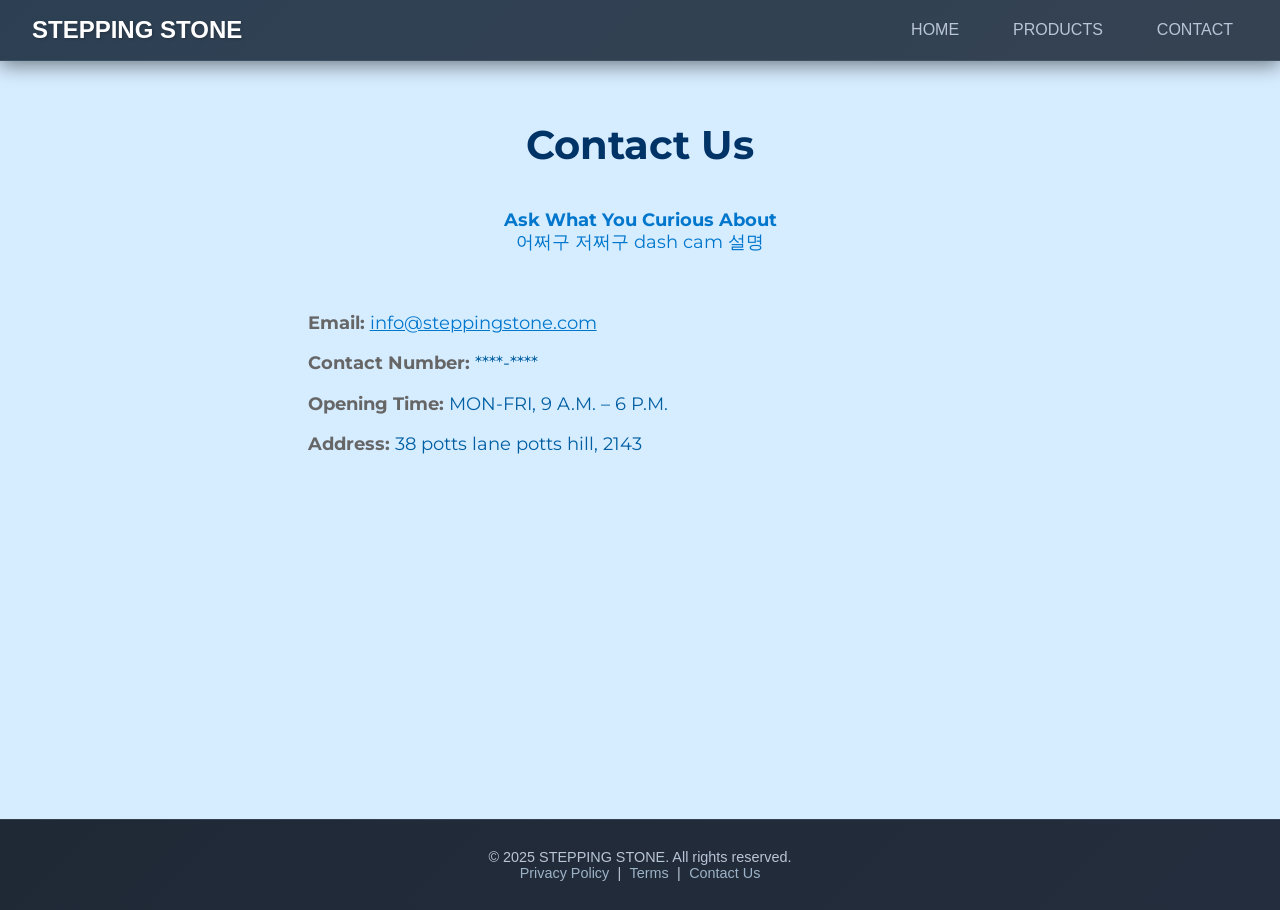
==== html/contact.html @ 0f2f6e53 "동기화" ====
<!DOCTYPE html>
<html lang="ko">
<head>
  <meta charset="UTF-8">
  <meta name="viewport" content="width=device-width, initial-scale=1.0">
  <title>Contact | STEPPING STONE</title>
  <link rel="stylesheet" href="../css/style.css">
  <link rel="stylesheet" href="../css/styleContact.css">
  <link href="https://fonts.googleapis.com/css2?family=Montserrat:wght@400;700&display=swap" rel="stylesheet">
</head>

<body>
  <header class="site-header">
    <div class="logo">STEPPING STONE</div>
    <nav class="main-nav">
      <ul>
        <li><a href="index.html">HOME</a></li>
        <li><a href="product.html">PRODUCTS</a></li>
        <li><a href="contact.html">CONTACT</a></li>
      </ul>
    </nav>
  </header>

  <!-- ✅ 연락처 정보 섹션 -->
  <div class="wrapper">
    <div class="contact-container">
      <h1>Contact Us</h1>
      <p><b>Ask What You Curious About</b></br>
        어쩌구 저쩌구 dash cam 설명</p>
      
      
      <div class="contact-info">
        <p><strong>Email: </strong> <a href="mailto:info@steppingstone.com">info@steppingstone.com</a></p>
        <p><strong>Contact Number: </strong> ****-****</p>
        <p><strong>Opening Time: </strong> MON-FRI, 9 A.M. – 6 P.M.</p>
        <p><strong>Address: </strong> 38 potts lane potts hill, 2143</p>
        
      </div>

      <div class="map-container">
        <iframe src="https://www.google.com/maps/embed?pb=!1m18!1m12!1m3!1d3311.9246814090343!2d151.0276698764746!3d-33.89159357321799!2m3!1f0!2f0!3f0!3m2!1i1024!2i768!4f13.1!3m3!1m2!1s0x6b12bc642faf7db3%3A0x994bb8ee60132d77!2s38%20Potts%20La%2C%20Potts%20Hill%20NSW%202143!5e0!3m2!1sko!2sau!4v1747191204702!5m2!1sko!2sau" width="600" height="450" style="border:0;" allowfullscreen="" loading="lazy" referrerpolicy="no-referrer-when-downgrade"></iframe>
      </div>

    </div>
  </div>
  
  <!-- ✅ 푸터 -->
  <footer class="site-footer">
    <p>&copy; 2025 STEPPING STONE. All rights reserved.</p>
    <div class="footer-links">
      <a href="#">Privacy Policy</a> |
      <a href="#">Terms</a> |
      <a href="mailto:info@steppingstone.com">Contact Us</a>
    </div>
  </footer>
</body>
</html>
---- css/style.css ----
* {
    margin: 0;
    padding: 0;
    box-sizing: border-box;
  }

  html, body {
  height: 100%;
  }
  
  body {
    font-family: 'Segoe UI', sans-serif;
    background-color: #1a2332;
    color: #e0e7ef;

    display: flex;
    flex-direction: column;
  }

  .wrapper {
  flex: 1;
  }
  
  /* ✅ 고정 헤더 */
  .site-header {
    position: fixed;
    top: 0;
    width: 100%;
    background: linear-gradient(135deg, #2d4053 0%, #354252 100%);
    padding: 1em 2em;
    display: flex;
    justify-content: space-between;
    align-items: center;
    z-index: 999;
    box-shadow: 0 4px 20px rgba(0, 0, 0, 0.5);
    border-bottom: 1px solid rgba(90, 118, 136, 0.3);
  }

  .logo {
    font-size: 1.5em;
    font-weight: bold;
    color: #ffffff;
    text-shadow: 1px 1px 3px rgba(0, 0, 0, 0.2);
  }
  
  .main-nav ul {
  list-style: none;
  display: flex;
  gap: 1.5em;
  }
  
  .main-nav a {
    text-decoration: none;
    color: #b8c5d6;
    font-weight: 500;
    transition: all 0.3s;
    padding: 8px 15px;
    border-radius: 5px;
  }
  
  .main-nav a:hover {
    color: #ffffff;
    background-color: rgba(90, 118, 136, 0.3);
  }
 
  
  /* ✅ 푸터 */
  .site-footer {
    padding: 2em;
    background: linear-gradient(135deg, #1f2936 0%, #242d3d 100%);
    text-align: center;
    font-size: 0.9em;
    color: #b8c5d6;
    border-top: 1px solid rgba(90, 118, 136, 0.3);
  }
  
  .footer-links a {
    color: #9db3c7;
    text-decoration: none;
    margin: 0 0.3em;
    transition: color 0.3s;
  }
  
  .footer-links a:hover {
    color: #ffffff;
  }
  
  /* ✅ 반응형 */
  @media (max-width: 600px) {
    .hero h1 {
      font-size: 2em;
    }
  
    .hero p {
      font-size: 1em;
    }
  
    .main-nav ul {
      flex-direction: column;
      gap: 1em;
    }
  }
---- css/styleContact.css ----
body {
    font-family: 'Segoe UI', sans-serif;
    background-color: #d6ecff;
    color: #ffffff;
  }

/* ✅ 연락처 컨테이너 */
.contact-container {
  /* max-width: 1000px; */
  margin: 120px auto 60px;
  padding: 0 1.5em;
  font-family: 'Montserrat', sans-serif;
}

/* 제목 스타일 */
h1 {
  text-align: center;
  color: #003366;
  margin-bottom: 1em;
  font-size: 2.5em;
  font-weight: 700;
}

/* 설명 텍스트 */
.contact-container > p {
  text-align: center;
  margin-bottom: 2em;
  color: #0077cc;
  font-size: 1.1em;
}


/* 연락처 정보 */
.contact-info {
  font-size: 1.1em;
  line-height: 1.8;
  color: #eeeeee;
  max-width: 700px;
  margin: 3em auto 3em;
  padding: 0 1em;
}

.contact-info p {
  margin: 0.5em 0;
  color: #005fa3;
}

.contact-info a {
  color: #0077cc;
  text-decoration: underline;
}

.contact-info strong {
  color: #666666;
}

.contact-info a:hover {
  text-decoration: underline;
}

/* 지도 영역 */
.map-container {
  margin: 3em auto 3em;
  position: relative;
  overflow: hidden;
  padding-bottom: 20%; /* 16:9 */
  height: 0;
  max-width: 1000px;
}

.map-container iframe {
  position: absolute;
  top: 0;
  left: 0;
  width: 100%;
  height: 100%;
  border: none;
}
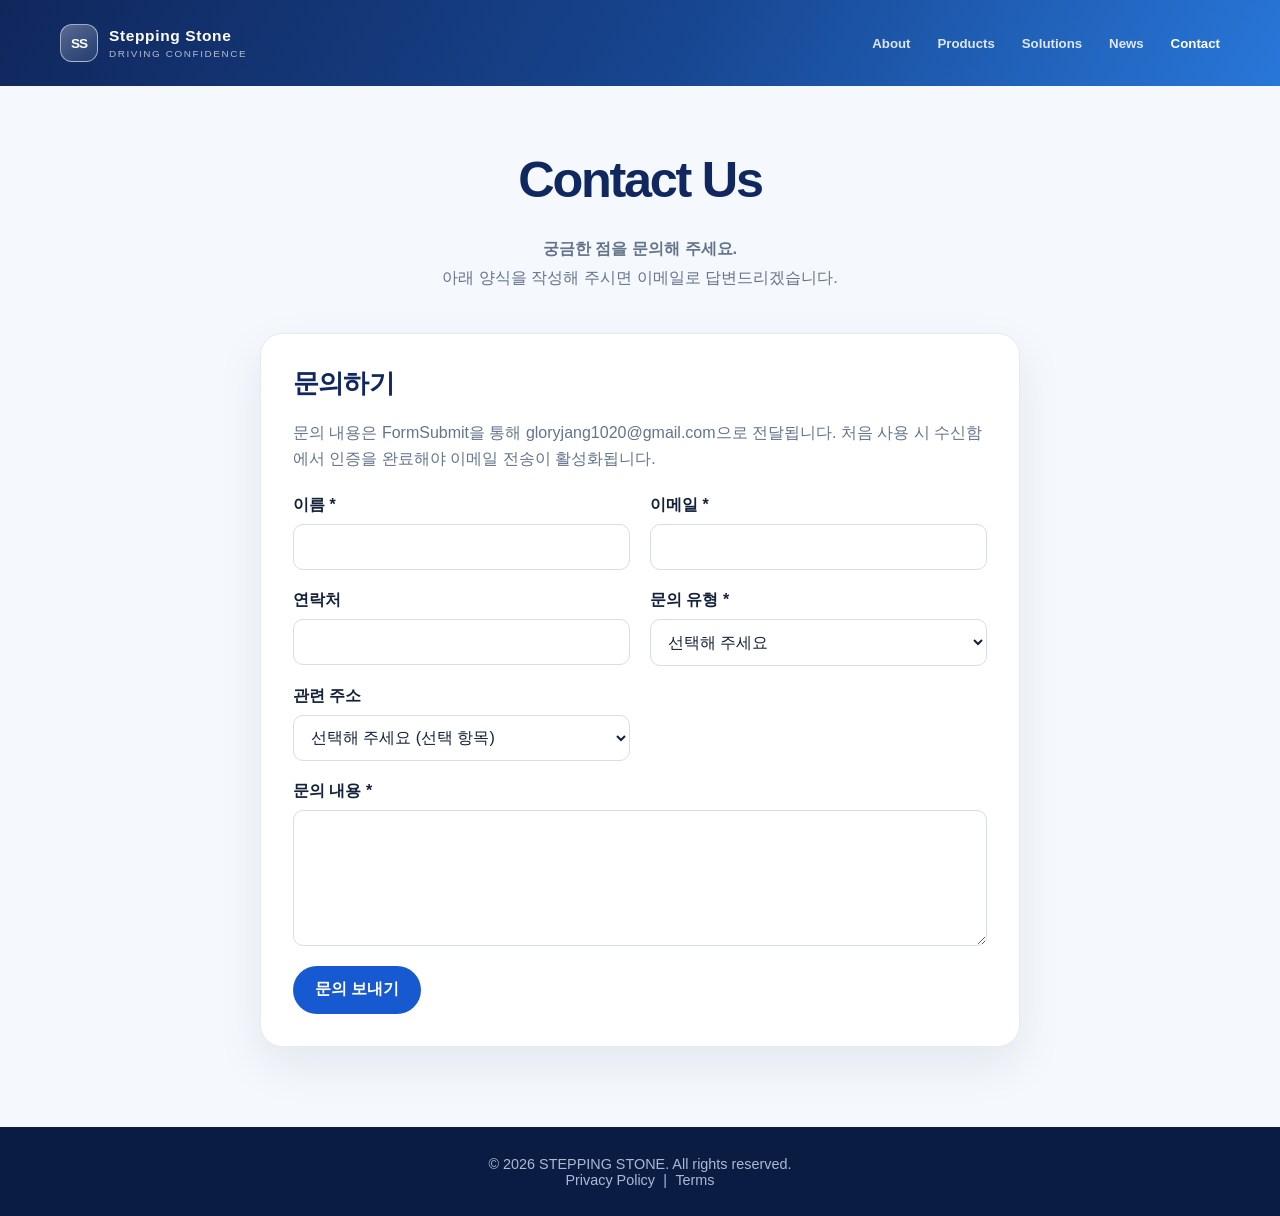
==== commit d2530923: "Add root index.html for GitHub Pages and reorganize pages Co-Authored-By: Claude Opus 5.5 <noreply@a" ====
--- a/html/contact.html
+++ b/html/contact.html
@@ -6,51 +6,104 @@
   <title>Contact | STEPPING STONE</title>
   <link rel="stylesheet" href="../css/style.css">
   <link rel="stylesheet" href="../css/styleContact.css">
-  <link href="https://fonts.googleapis.com/css2?family=Montserrat:wght@400;700&display=swap" rel="stylesheet">
+  <script src="../js/contact.js" defer></script>
 </head>
 
 <body>
-  <header class="site-header">
-    <div class="logo">STEPPING STONE</div>
-    <nav class="main-nav">
-      <ul>
-        <li><a href="index.html">HOME</a></li>
-        <li><a href="product.html">PRODUCTS</a></li>
-        <li><a href="contact.html">CONTACT</a></li>
-      </ul>
-    </nav>
+  <header class="contact-page-header">
+    <div class="contact-header-inner">
+      <a class="contact-brand" href="Home.html" aria-label="Stepping Stone home">
+        <span class="contact-brand-mark" aria-hidden="true">SS</span>
+        <span>
+          <span class="contact-brand-name">Stepping Stone</span>
+          <span class="contact-brand-caption">Driving confidence</span>
+        </span>
+      </a>
+      <nav class="contact-nav" aria-label="Main navigation">
+        <a href="Home.html#about">About</a>
+        <a href="Home.html#products">Products</a>
+        <a href="Home.html#solutions">Solutions</a>
+        <a href="Home.html#news">News</a>
+        <a href="#contact-form-title" aria-current="page">Contact</a>
+      </nav>
+    </div>
   </header>
 
-  <!-- ✅ 연락처 정보 섹션 -->
   <div class="wrapper">
     <div class="contact-container">
       <h1>Contact Us</h1>
-      <p><b>Ask What You Curious About</b></br>
-        어쩌구 저쩌구 dash cam 설명</p>
-      
-      
-      <div class="contact-info">
-        <p><strong>Email: </strong> <a href="mailto:info@steppingstone.com">info@steppingstone.com</a></p>
-        <p><strong>Contact Number: </strong> ****-****</p>
-        <p><strong>Opening Time: </strong> MON-FRI, 9 A.M. – 6 P.M.</p>
-        <p><strong>Address: </strong> 38 potts lane potts hill, 2143</p>
-        
-      </div>
+      <p><b>궁금한 점을 문의해 주세요.</b><br>
+        아래 양식을 작성해 주시면 이메일로 답변드리겠습니다.</p>
 
-      <div class="map-container">
-        <iframe src="https://www.google.com/maps/embed?pb=!1m18!1m12!1m3!1d3311.9246814090343!2d151.0276698764746!3d-33.89159357321799!2m3!1f0!2f0!3f0!3m2!1i1024!2i768!4f13.1!3m3!1m2!1s0x6b12bc642faf7db3%3A0x994bb8ee60132d77!2s38%20Potts%20La%2C%20Potts%20Hill%20NSW%202143!5e0!3m2!1sko!2sau!4v1747191204702!5m2!1sko!2sau" width="600" height="450" style="border:0;" allowfullscreen="" loading="lazy" referrerpolicy="no-referrer-when-downgrade"></iframe>
-      </div>
+      <section class="contact-form-section" aria-labelledby="contact-form-title">
+        <h2 id="contact-form-title">문의하기</h2>
+        <p class="form-notice">
+          문의 내용은 FormSubmit을 통해 gloryjang1020@gmail.com으로 전달됩니다.
+          처음 사용 시 수신함에서 인증을 완료해야 이메일 전송이 활성화됩니다.
+        </p>
+        <form class="contact-form" action="https://formsubmit.co/gloryjang1020@gmail.com" method="POST">
+          <input type="hidden" name="_subject" value="STEPPING STONE 새 문의">
+          <input type="hidden" name="_template" value="table">
+          <input class="form-honeypot" type="text" name="_honey" tabindex="-1" autocomplete="off" aria-hidden="true">
+
+          <div class="form-field">
+            <label for="contact-name">이름 <span aria-hidden="true">*</span></label>
+            <input id="contact-name" name="name" type="text" autocomplete="name" required>
+          </div>
+
+          <div class="form-field">
+            <label for="contact-email">이메일 <span aria-hidden="true">*</span></label>
+            <input id="contact-email" name="email" type="email" autocomplete="email" required>
+          </div>
+
+          <div class="form-field">
+            <label for="contact-phone">연락처</label>
+            <input id="contact-phone" name="phone" type="tel" autocomplete="tel">
+          </div>
+
+          <div class="form-field">
+            <label for="contact-topic">문의 유형 <span aria-hidden="true">*</span></label>
+            <select id="contact-topic" name="inquiry_type" required>
+              <option value="" selected disabled>선택해 주세요</option>
+              <option value="제품 문의">제품 문의</option>
+              <option value="구매 및 배송">구매 및 배송</option>
+              <option value="기술 지원">기술 지원</option>
+              <option value="기타">기타</option>
+            </select>
+          </div>
+
+          <div class="form-field">
+            <label for="contact-address">관련 주소</label>
+            <select id="contact-address" name="address">
+              <option value="" selected>선택해 주세요 (선택 항목)</option>
+              <option value="38 Potts Lane, Potts Hill NSW 2143">회사 주소 (38 Potts Lane, Potts Hill NSW 2143)</option>
+              <option value="other">다른 주소 직접 입력</option>
+              <option value="해당 없음">해당 없음</option>
+            </select>
+          </div>
+
+          <div class="form-field" id="custom-address-field" hidden>
+            <label for="contact-custom-address">주소 입력 <span aria-hidden="true">*</span></label>
+            <input id="contact-custom-address" name="custom_address" type="text" autocomplete="street-address" disabled>
+          </div>
+
+          <div class="form-field form-field-full">
+            <label for="contact-message">문의 내용 <span aria-hidden="true">*</span></label>
+            <textarea id="contact-message" name="message" rows="6" required></textarea>
+          </div>
+
+          <button class="contact-submit" type="submit">문의 보내기</button>
+        </form>
+      </section>
 
     </div>
   </div>
   
-  <!-- ✅ 푸터 -->
   <footer class="site-footer">
-    <p>&copy; 2025 STEPPING STONE. All rights reserved.</p>
+    <p>&copy; 2026 STEPPING STONE. All rights reserved.</p>
     <div class="footer-links">
       <a href="#">Privacy Policy</a> |
-      <a href="#">Terms</a> |
-      <a href="mailto:info@steppingstone.com">Contact Us</a>
+      <a href="#">Terms</a>
     </div>
   </footer>
 </body>
--- a/css/styleContact.css
+++ b/css/styleContact.css
@@ -1,79 +1,256 @@
 body {
-    font-family: 'Segoe UI', sans-serif;
-    background-color: #d6ecff;
-    color: #ffffff;
-  }
-
-/* ✅ 연락처 컨테이너 */
+  font-family: Inter, "Segoe UI", Arial, sans-serif;
+  background-color: #f5f8fc;
+  color: #14213b;
+}
+
 .contact-container {
-  /* max-width: 1000px; */
-  margin: 120px auto 60px;
-  padding: 0 1.5em;
-  font-family: 'Montserrat', sans-serif;
-}
-
-/* 제목 스타일 */
+  max-width: 1160px;
+  margin: 64px auto 80px;
+  padding: 0 24px;
+}
+
 h1 {
   text-align: center;
-  color: #003366;
-  margin-bottom: 1em;
-  font-size: 2.5em;
+  color: #10285f;
+  margin-bottom: 0.5em;
+  font-size: clamp(2.2rem, 4vw, 3.15rem);
   font-weight: 700;
-}
-
-/* 설명 텍스트 */
+  letter-spacing: -0.045em;
+}
+
 .contact-container > p {
   text-align: center;
-  margin-bottom: 2em;
-  color: #0077cc;
-  font-size: 1.1em;
-}
-
-
-/* 연락처 정보 */
-.contact-info {
-  font-size: 1.1em;
-  line-height: 1.8;
-  color: #eeeeee;
-  max-width: 700px;
-  margin: 3em auto 3em;
-  padding: 0 1em;
-}
-
-.contact-info p {
-  margin: 0.5em 0;
-  color: #005fa3;
-}
-
-.contact-info a {
-  color: #0077cc;
-  text-decoration: underline;
-}
-
-.contact-info strong {
-  color: #666666;
-}
-
-.contact-info a:hover {
-  text-decoration: underline;
-}
-
-/* 지도 영역 */
-.map-container {
-  margin: 3em auto 3em;
+  margin-bottom: 2.5em;
+  color: #64748b;
+  font-size: 1.03rem;
+  line-height: 1.75;
+}
+
+.contact-page-header {
   position: relative;
-  overflow: hidden;
-  padding-bottom: 20%; /* 16:9 */
-  height: 0;
-  max-width: 1000px;
-}
-
-.map-container iframe {
-  position: absolute;
-  top: 0;
-  left: 0;
+  z-index: 3;
+  color: #ffffff;
+  background: linear-gradient(118deg, #10275c 0%, #17458f 52%, #2877d9 100%);
+}
+
+.contact-header-inner {
+  display: flex;
+  width: min(1160px, calc(100% - 48px));
+  min-height: 86px;
+  align-items: center;
+  justify-content: space-between;
+  gap: 24px;
+  margin: 0 auto;
+}
+
+.contact-brand {
+  display: inline-flex;
+  flex: 0 0 auto;
+  align-items: center;
+  gap: 11px;
+  color: #ffffff;
+  text-decoration: none;
+}
+
+.contact-brand-mark {
+  display: grid;
+  width: 38px;
+  height: 38px;
+  place-items: center;
+  border: 1px solid rgba(255, 255, 255, 0.55);
+  border-radius: 12px;
+  background: linear-gradient(145deg, rgba(255, 255, 255, 0.3), rgba(255, 255, 255, 0.08));
+  font-size: 0.85rem;
+  font-weight: 900;
+  letter-spacing: -0.08em;
+}
+
+.contact-brand-name,
+.contact-brand-caption {
+  display: block;
+}
+
+.contact-brand-name {
+  font-size: 0.97rem;
+  font-weight: 800;
+  letter-spacing: 0.04em;
+}
+
+.contact-brand-caption {
+  margin-top: 3px;
+  color: rgba(255, 255, 255, 0.68);
+  font-size: 0.62rem;
+  letter-spacing: 0.16em;
+  text-transform: uppercase;
+}
+
+.contact-nav {
+  display: flex;
+  align-items: center;
+  gap: clamp(15px, 2.1vw, 29px);
+}
+
+.contact-nav a {
+  color: rgba(255, 255, 255, 0.85);
+  font-size: 0.83rem;
+  font-weight: 650;
+  text-decoration: none;
+  transition: color 0.2s ease;
+}
+
+.contact-nav a:hover,
+.contact-nav a[aria-current="page"] {
+  color: #ffffff;
+}
+
+.contact-form-section {
+  max-width: 760px;
+  margin: 0 auto 3em;
+  padding: 2em;
+  border: 1px solid #e4eaf3;
+  border-radius: 22px;
+  background: #ffffff;
+  box-shadow: 0 18px 48px rgba(18, 42, 91, 0.08);
+  color: #14213b;
+}
+
+.contact-form-section h2 {
+  margin-bottom: 0.75em;
+  color: #10285f;
+  font-size: 1.6rem;
+  letter-spacing: -0.03em;
+}
+
+.form-notice {
+  margin-bottom: 1.5em;
+  color: #64748b;
+  line-height: 1.6;
+}
+
+.contact-form {
+  display: grid;
+  grid-template-columns: repeat(2, minmax(0, 1fr));
+  gap: 1.25em;
+}
+
+.form-field {
+  display: flex;
+  flex-direction: column;
+  gap: 0.5em;
+}
+
+.form-field[hidden] {
+  display: none;
+}
+
+.form-field-full {
+  grid-column: 1 / -1;
+}
+
+.form-field label {
+  color: #14213b;
+  font-weight: 600;
+}
+
+.form-field input,
+.form-field select,
+.form-field textarea {
   width: 100%;
-  height: 100%;
-  border: none;
-}
-
+  padding: 0.8em;
+  border: 1px solid #d5deeb;
+  border-radius: 10px;
+  background: #ffffff;
+  color: #14213b;
+  font: inherit;
+}
+
+.form-field input:focus,
+.form-field select:focus,
+.form-field textarea:focus {
+  outline: 2px solid #4b8cff;
+  outline-offset: 1px;
+}
+
+.form-field textarea {
+  resize: vertical;
+}
+
+.form-honeypot {
+  display: none;
+}
+
+.contact-submit {
+  grid-column: 1 / -1;
+  justify-self: start;
+  min-height: 48px;
+  padding: 0 22px;
+  border: 0;
+  border-radius: 999px;
+  background: #1759d1;
+  color: #ffffff;
+  font: inherit;
+  font-weight: 700;
+  cursor: pointer;
+  transition: background 0.2s ease, transform 0.2s ease;
+}
+
+.contact-submit:hover {
+  background: #1049b2;
+  transform: translateY(-2px);
+}
+
+.site-footer {
+  border-top: 0;
+  background: #0b1c43;
+}
+
+.site-footer,
+.footer-links a {
+  color: #aab9d3;
+}
+
+.footer-links a:hover {
+  color: #ffffff;
+}
+
+@media (max-width: 600px) {
+  .contact-header-inner {
+    width: calc(100% - 36px);
+    min-height: 74px;
+    align-items: flex-start;
+    flex-direction: column;
+    justify-content: center;
+    gap: 14px;
+    padding: 16px 0;
+  }
+
+  .contact-nav {
+    width: 100%;
+    flex-wrap: wrap;
+    gap: 12px 18px;
+  }
+
+  .contact-nav a {
+    font-size: 0.78rem;
+  }
+
+  .contact-container {
+    margin: 48px auto 60px;
+    padding: 0 18px;
+  }
+
+  .contact-form-section {
+    padding: 1.25em;
+  }
+
+  .contact-form {
+    grid-template-columns: 1fr;
+  }
+
+  .form-field-full,
+  .contact-submit {
+    grid-column: auto;
+  }
+}
+
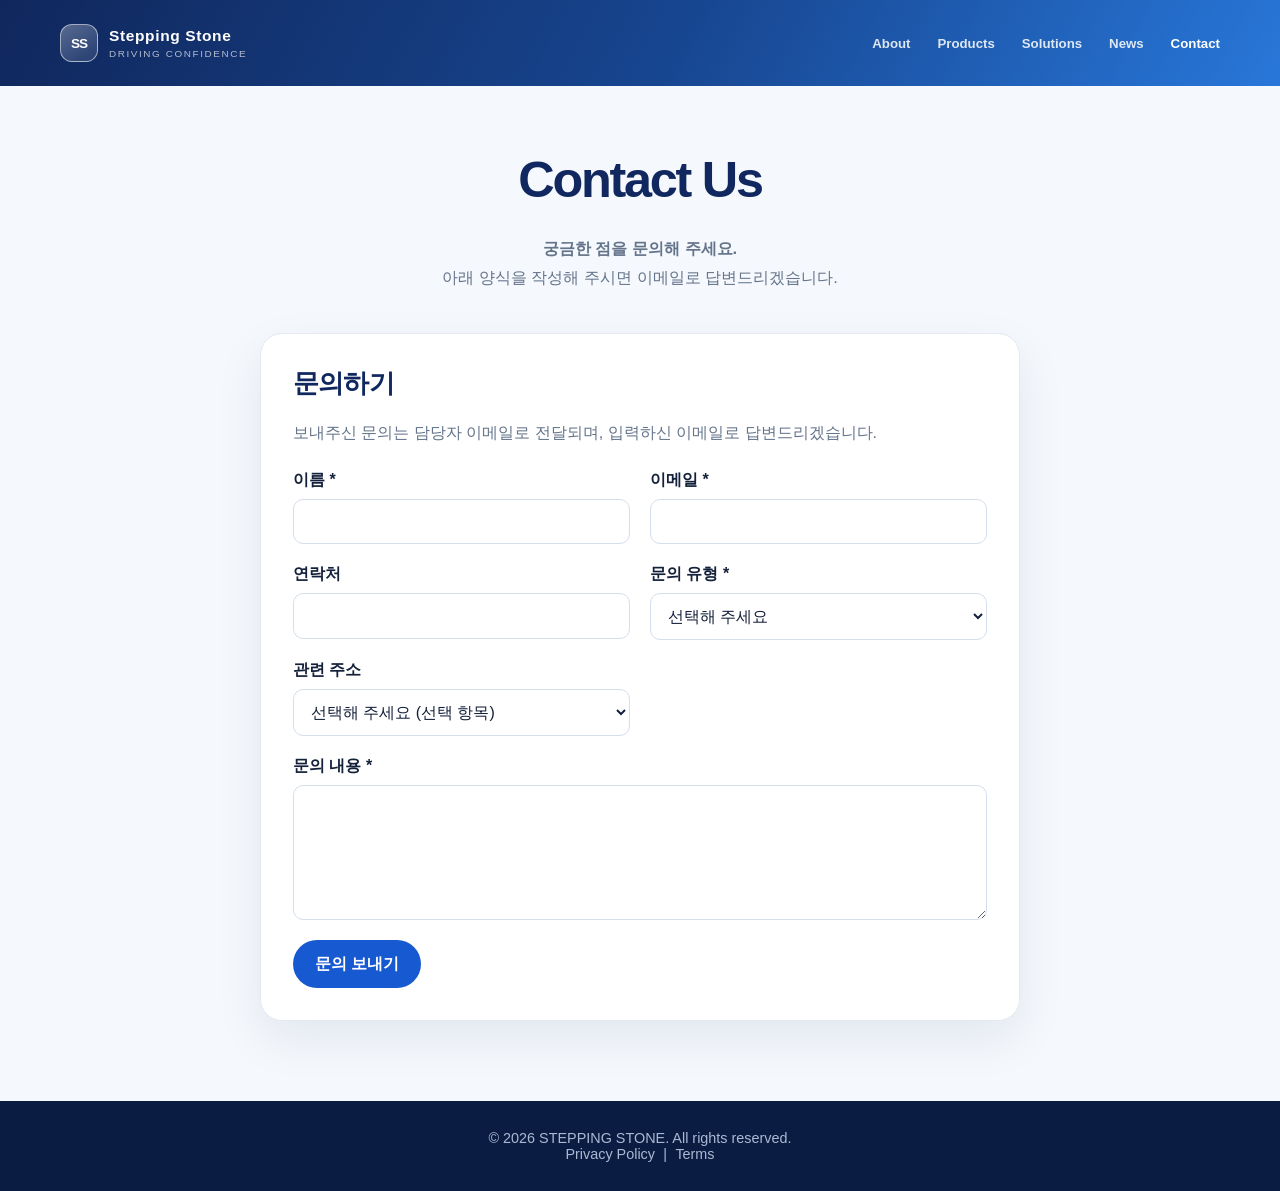
==== commit f9e98409: "Switch contact form from FormSubmit to Web3Forms Send inquiries via Web3Forms with inline success/er" ====
--- a/html/contact.html
+++ b/html/contact.html
@@ -38,13 +38,13 @@
       <section class="contact-form-section" aria-labelledby="contact-form-title">
         <h2 id="contact-form-title">문의하기</h2>
         <p class="form-notice">
-          문의 내용은 FormSubmit을 통해 gloryjang1020@gmail.com으로 전달됩니다.
-          처음 사용 시 수신함에서 인증을 완료해야 이메일 전송이 활성화됩니다.
+          보내주신 문의는 담당자 이메일로 전달되며, 입력하신 이메일로 답변드리겠습니다.
         </p>
-        <form class="contact-form" action="https://formsubmit.co/gloryjang1020@gmail.com" method="POST">
-          <input type="hidden" name="_subject" value="STEPPING STONE 새 문의">
-          <input type="hidden" name="_template" value="table">
-          <input class="form-honeypot" type="text" name="_honey" tabindex="-1" autocomplete="off" aria-hidden="true">
+        <form class="contact-form" id="contact-form" action="https://api.web3forms.com/submit" method="POST">
+          <input type="hidden" name="access_key" value="7495a15f-b08f-49db-9c82-1379f8e0a2d2">
+          <input type="hidden" name="subject" value="STEPPING STONE 새 문의">
+          <input type="hidden" name="from_name" value="STEPPING STONE 웹사이트">
+          <input class="form-honeypot" type="checkbox" name="botcheck" tabindex="-1" autocomplete="off" aria-hidden="true">
 
           <div class="form-field">
             <label for="contact-name">이름 <span aria-hidden="true">*</span></label>
@@ -93,6 +93,7 @@
           </div>
 
           <button class="contact-submit" type="submit">문의 보내기</button>
+          <p class="form-status" id="form-status" role="status" aria-live="polite" hidden></p>
         </form>
       </section>
 
--- a/css/styleContact.css
+++ b/css/styleContact.css
@@ -200,6 +200,30 @@
   transform: translateY(-2px);
 }
 
+.contact-submit:disabled {
+  opacity: 0.6;
+  cursor: wait;
+  transform: none;
+}
+
+.form-status {
+  grid-column: 1 / -1;
+  margin: 0;
+  padding: 12px 16px;
+  border-radius: 12px;
+  line-height: 1.5;
+}
+
+.form-status-success {
+  background: #ecfdf5;
+  color: #047857;
+}
+
+.form-status-error {
+  background: #fef2f2;
+  color: #b91c1c;
+}
+
 .site-footer {
   border-top: 0;
   background: #0b1c43;
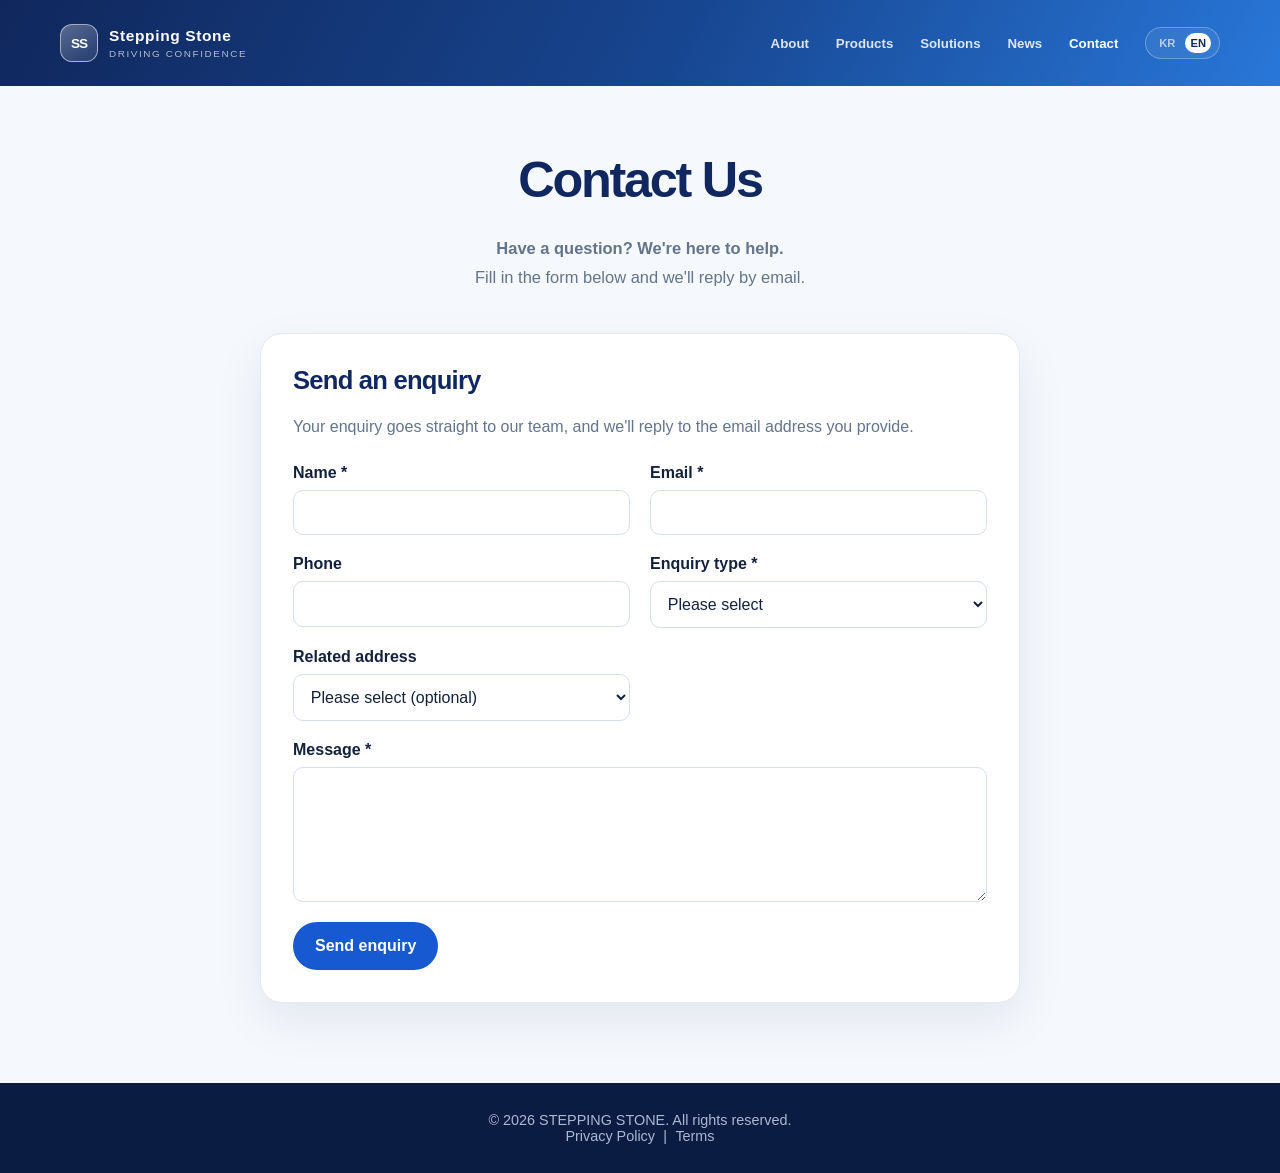
==== commit bfb6c75d: "Add KR/EN language switch to contact page Contact page now uses the same data-en/data-ko toggle as H" ====
--- a/html/contact.html
+++ b/html/contact.html
@@ -1,5 +1,5 @@
 <!DOCTYPE html>
-<html lang="ko">
+<html lang="en">
 <head>
   <meta charset="UTF-8">
   <meta name="viewport" content="width=device-width, initial-scale=1.0">
@@ -19,92 +19,99 @@
           <span class="contact-brand-caption">Driving confidence</span>
         </span>
       </a>
-      <nav class="contact-nav" aria-label="Main navigation">
-        <a href="Home.html#about">About</a>
-        <a href="Home.html#products">Products</a>
-        <a href="Home.html#solutions">Solutions</a>
-        <a href="Home.html#news">News</a>
-        <a href="#contact-form-title" aria-current="page">Contact</a>
-      </nav>
+      <div class="contact-header-actions">
+        <nav class="contact-nav" aria-label="Main navigation">
+          <a href="Home.html#about" data-en="About" data-ko="브랜드">About</a>
+          <a href="Home.html#products" data-en="Products" data-ko="제품">Products</a>
+          <a href="Home.html#solutions" data-en="Solutions" data-ko="솔루션">Solutions</a>
+          <a href="Home.html#news" data-en="News" data-ko="새 소식">News</a>
+          <a href="#contact-form-title" aria-current="page" data-en="Contact" data-ko="문의하기">Contact</a>
+        </nav>
+        <div class="language-switch" role="group" aria-label="Language">
+          <button type="button" data-language="ko" aria-pressed="false" aria-label="한국어">KR</button>
+          <button type="button" data-language="en" aria-pressed="true" aria-label="English">EN</button>
+        </div>
+      </div>
     </div>
   </header>
 
   <div class="wrapper">
     <div class="contact-container">
-      <h1>Contact Us</h1>
-      <p><b>궁금한 점을 문의해 주세요.</b><br>
-        아래 양식을 작성해 주시면 이메일로 답변드리겠습니다.</p>
+      <h1 data-en="Contact Us" data-ko="문의하기">Contact Us</h1>
+      <p>
+        <b data-en="Have a question? We're here to help." data-ko="궁금한 점을 문의해 주세요.">Have a question? We're here to help.</b><br>
+        <span data-en="Fill in the form below and we'll reply by email." data-ko="아래 양식을 작성해 주시면 이메일로 답변드리겠습니다.">Fill in the form below and we'll reply by email.</span>
+      </p>
 
       <section class="contact-form-section" aria-labelledby="contact-form-title">
-        <h2 id="contact-form-title">문의하기</h2>
-        <p class="form-notice">
-          보내주신 문의는 담당자 이메일로 전달되며, 입력하신 이메일로 답변드리겠습니다.
-        </p>
+        <h2 id="contact-form-title" data-en="Send an enquiry" data-ko="문의하기">Send an enquiry</h2>
+        <p class="form-notice" data-en="Your enquiry goes straight to our team, and we'll reply to the email address you provide." data-ko="보내주신 문의는 담당자 이메일로 전달되며, 입력하신 이메일로 답변드리겠습니다.">Your enquiry goes straight to our team, and we'll reply to the email address you provide.</p>
         <form class="contact-form" id="contact-form" action="https://api.web3forms.com/submit" method="POST">
           <input type="hidden" name="access_key" value="7495a15f-b08f-49db-9c82-1379f8e0a2d2">
           <input type="hidden" name="subject" value="STEPPING STONE 새 문의">
           <input type="hidden" name="from_name" value="STEPPING STONE 웹사이트">
+          <input type="hidden" name="language" id="contact-language" value="en">
           <input class="form-honeypot" type="checkbox" name="botcheck" tabindex="-1" autocomplete="off" aria-hidden="true">
 
           <div class="form-field">
-            <label for="contact-name">이름 <span aria-hidden="true">*</span></label>
+            <label for="contact-name"><span data-en="Name" data-ko="이름">Name</span> <span aria-hidden="true">*</span></label>
             <input id="contact-name" name="name" type="text" autocomplete="name" required>
           </div>
 
           <div class="form-field">
-            <label for="contact-email">이메일 <span aria-hidden="true">*</span></label>
+            <label for="contact-email"><span data-en="Email" data-ko="이메일">Email</span> <span aria-hidden="true">*</span></label>
             <input id="contact-email" name="email" type="email" autocomplete="email" required>
           </div>
 
           <div class="form-field">
-            <label for="contact-phone">연락처</label>
+            <label for="contact-phone"><span data-en="Phone" data-ko="연락처">Phone</span></label>
             <input id="contact-phone" name="phone" type="tel" autocomplete="tel">
           </div>
 
           <div class="form-field">
-            <label for="contact-topic">문의 유형 <span aria-hidden="true">*</span></label>
+            <label for="contact-topic"><span data-en="Enquiry type" data-ko="문의 유형">Enquiry type</span> <span aria-hidden="true">*</span></label>
             <select id="contact-topic" name="inquiry_type" required>
-              <option value="" selected disabled>선택해 주세요</option>
-              <option value="제품 문의">제품 문의</option>
-              <option value="구매 및 배송">구매 및 배송</option>
-              <option value="기술 지원">기술 지원</option>
-              <option value="기타">기타</option>
+              <option value="" selected disabled data-en="Please select" data-ko="선택해 주세요">Please select</option>
+              <option value="제품 문의" data-en="Product enquiry" data-ko="제품 문의">Product enquiry</option>
+              <option value="구매 및 배송" data-en="Purchase &amp; delivery" data-ko="구매 및 배송">Purchase &amp; delivery</option>
+              <option value="기술 지원" data-en="Technical support" data-ko="기술 지원">Technical support</option>
+              <option value="기타" data-en="Other" data-ko="기타">Other</option>
             </select>
           </div>
 
           <div class="form-field">
-            <label for="contact-address">관련 주소</label>
+            <label for="contact-address"><span data-en="Related address" data-ko="관련 주소">Related address</span></label>
             <select id="contact-address" name="address">
-              <option value="" selected>선택해 주세요 (선택 항목)</option>
-              <option value="38 Potts Lane, Potts Hill NSW 2143">회사 주소 (38 Potts Lane, Potts Hill NSW 2143)</option>
-              <option value="other">다른 주소 직접 입력</option>
-              <option value="해당 없음">해당 없음</option>
+              <option value="" selected data-en="Please select (optional)" data-ko="선택해 주세요 (선택 항목)">Please select (optional)</option>
+              <option value="38 Potts Lane, Potts Hill NSW 2143" data-en="Our office (38 Potts Lane, Potts Hill NSW 2143)" data-ko="회사 주소 (38 Potts Lane, Potts Hill NSW 2143)">Our office (38 Potts Lane, Potts Hill NSW 2143)</option>
+              <option value="other" data-en="Enter another address" data-ko="다른 주소 직접 입력">Enter another address</option>
+              <option value="해당 없음" data-en="Not applicable" data-ko="해당 없음">Not applicable</option>
             </select>
           </div>
 
           <div class="form-field" id="custom-address-field" hidden>
-            <label for="contact-custom-address">주소 입력 <span aria-hidden="true">*</span></label>
+            <label for="contact-custom-address"><span data-en="Address" data-ko="주소 입력">Address</span> <span aria-hidden="true">*</span></label>
             <input id="contact-custom-address" name="custom_address" type="text" autocomplete="street-address" disabled>
           </div>
 
           <div class="form-field form-field-full">
-            <label for="contact-message">문의 내용 <span aria-hidden="true">*</span></label>
+            <label for="contact-message"><span data-en="Message" data-ko="문의 내용">Message</span> <span aria-hidden="true">*</span></label>
             <textarea id="contact-message" name="message" rows="6" required></textarea>
           </div>
 
-          <button class="contact-submit" type="submit">문의 보내기</button>
+          <button class="contact-submit" type="submit" data-en="Send enquiry" data-ko="문의 보내기">Send enquiry</button>
           <p class="form-status" id="form-status" role="status" aria-live="polite" hidden></p>
         </form>
       </section>
 
     </div>
   </div>
-  
+
   <footer class="site-footer">
     <p>&copy; 2026 STEPPING STONE. All rights reserved.</p>
     <div class="footer-links">
-      <a href="#">Privacy Policy</a> |
-      <a href="#">Terms</a>
+      <a href="#" data-en="Privacy Policy" data-ko="개인정보처리방침">Privacy Policy</a> |
+      <a href="#" data-en="Terms" data-ko="이용약관">Terms</a>
     </div>
   </footer>
 </body>
--- a/css/styleContact.css
+++ b/css/styleContact.css
@@ -104,6 +104,40 @@
   color: #ffffff;
 }
 
+.contact-header-actions {
+  display: flex;
+  align-items: center;
+  gap: clamp(15px, 2.1vw, 29px);
+}
+
+.language-switch {
+  display: inline-flex;
+  flex: 0 0 auto;
+  align-items: center;
+  gap: 5px;
+  padding: 5px 8px;
+  border: 1px solid rgba(255, 255, 255, 0.28);
+  border-radius: 999px;
+  background: rgba(255, 255, 255, 0.07);
+}
+
+.language-switch button {
+  padding: 4px 5px;
+  border: 0;
+  border-radius: 999px;
+  color: rgba(255, 255, 255, 0.65);
+  background: transparent;
+  font: inherit;
+  font-size: 0.7rem;
+  font-weight: 800;
+  cursor: pointer;
+}
+
+.language-switch button[aria-pressed="true"] {
+  color: #10285f;
+  background: #ffffff;
+}
+
 .contact-form-section {
   max-width: 760px;
   margin: 0 auto 3em;
@@ -249,10 +283,20 @@
     padding: 16px 0;
   }
 
+  .contact-header-actions {
+    width: 100%;
+    justify-content: space-between;
+    gap: 12px;
+  }
+
   .contact-nav {
-    width: 100%;
     flex-wrap: wrap;
     gap: 12px 18px;
+  }
+
+  .language-switch {
+    gap: 2px;
+    padding: 4px;
   }
 
   .contact-nav a {
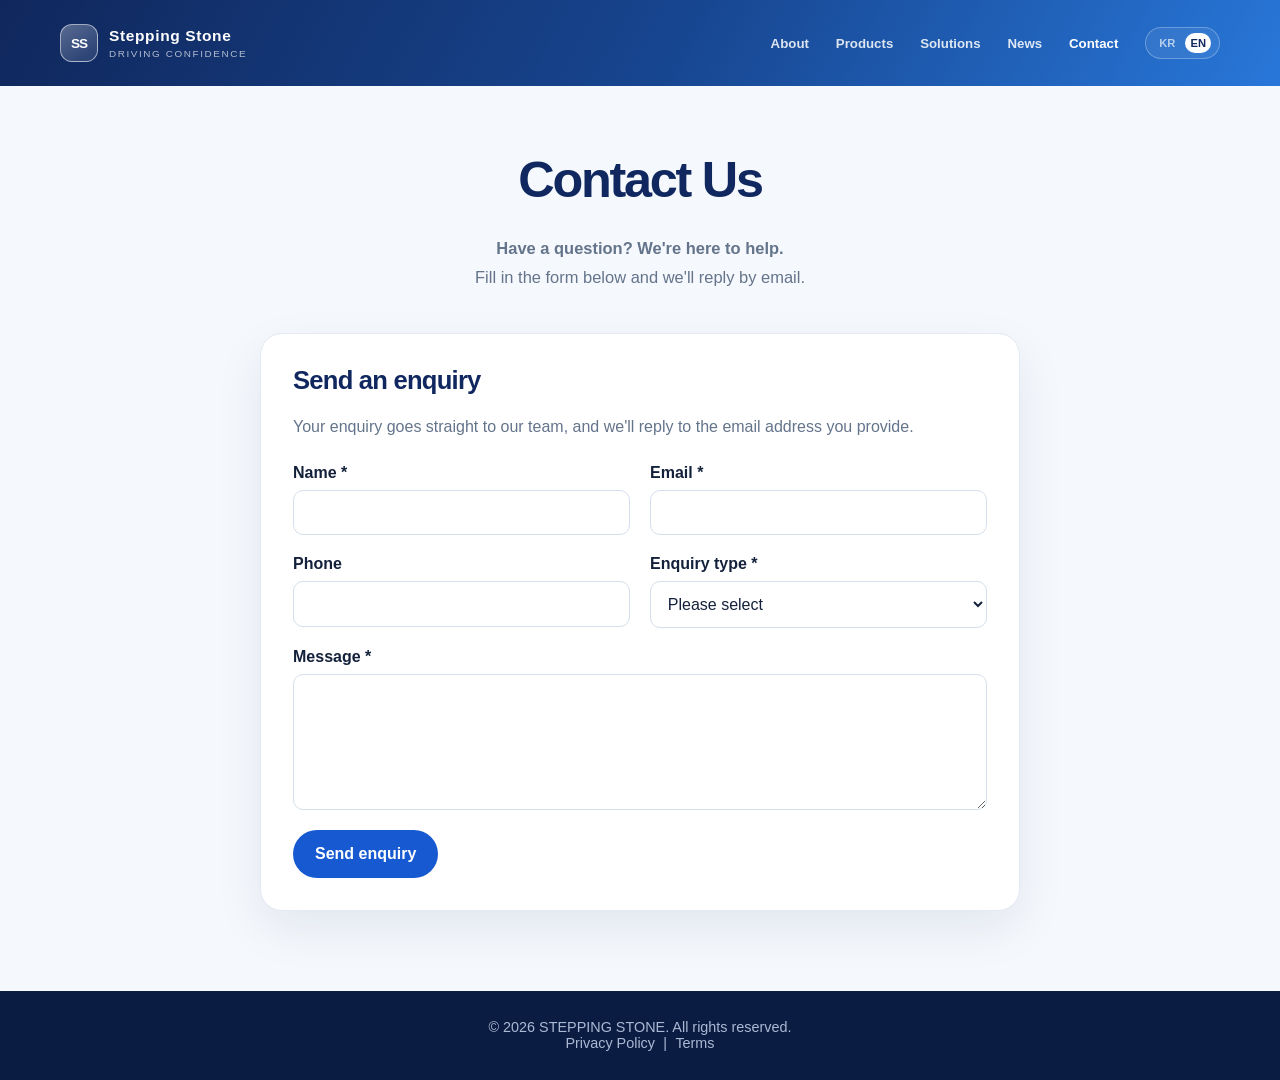
==== commit 263fd953: "Remove related address field from contact form Co-Authored-By: Claude Opus 5.5 <noreply@anthropic.co" ====
--- a/html/contact.html
+++ b/html/contact.html
@@ -4,9 +4,10 @@
   <meta charset="UTF-8">
   <meta name="viewport" content="width=device-width, initial-scale=1.0">
   <title>Contact | STEPPING STONE</title>
-  <link rel="stylesheet" href="../css/style.css">
-  <link rel="stylesheet" href="../css/styleContact.css">
-  <script src="../js/contact.js" defer></script>
+  <!-- 파일을 수정하면 ?v= 숫자를 올려 주세요. 브라우저가 예전 파일 대신 새 파일을 받아요. -->
+  <link rel="stylesheet" href="../css/style.css?v=4">
+  <link rel="stylesheet" href="../css/styleContact.css?v=4">
+  <script src="../js/contact.js?v=4" defer></script>
 </head>
 
 <body>
@@ -79,21 +80,6 @@
             </select>
           </div>
 
-          <div class="form-field">
-            <label for="contact-address"><span data-en="Related address" data-ko="관련 주소">Related address</span></label>
-            <select id="contact-address" name="address">
-              <option value="" selected data-en="Please select (optional)" data-ko="선택해 주세요 (선택 항목)">Please select (optional)</option>
-              <option value="38 Potts Lane, Potts Hill NSW 2143" data-en="Our office (38 Potts Lane, Potts Hill NSW 2143)" data-ko="회사 주소 (38 Potts Lane, Potts Hill NSW 2143)">Our office (38 Potts Lane, Potts Hill NSW 2143)</option>
-              <option value="other" data-en="Enter another address" data-ko="다른 주소 직접 입력">Enter another address</option>
-              <option value="해당 없음" data-en="Not applicable" data-ko="해당 없음">Not applicable</option>
-            </select>
-          </div>
-
-          <div class="form-field" id="custom-address-field" hidden>
-            <label for="contact-custom-address"><span data-en="Address" data-ko="주소 입력">Address</span> <span aria-hidden="true">*</span></label>
-            <input id="contact-custom-address" name="custom_address" type="text" autocomplete="street-address" disabled>
-          </div>
-
           <div class="form-field form-field-full">
             <label for="contact-message"><span data-en="Message" data-ko="문의 내용">Message</span> <span aria-hidden="true">*</span></label>
             <textarea id="contact-message" name="message" rows="6" required></textarea>
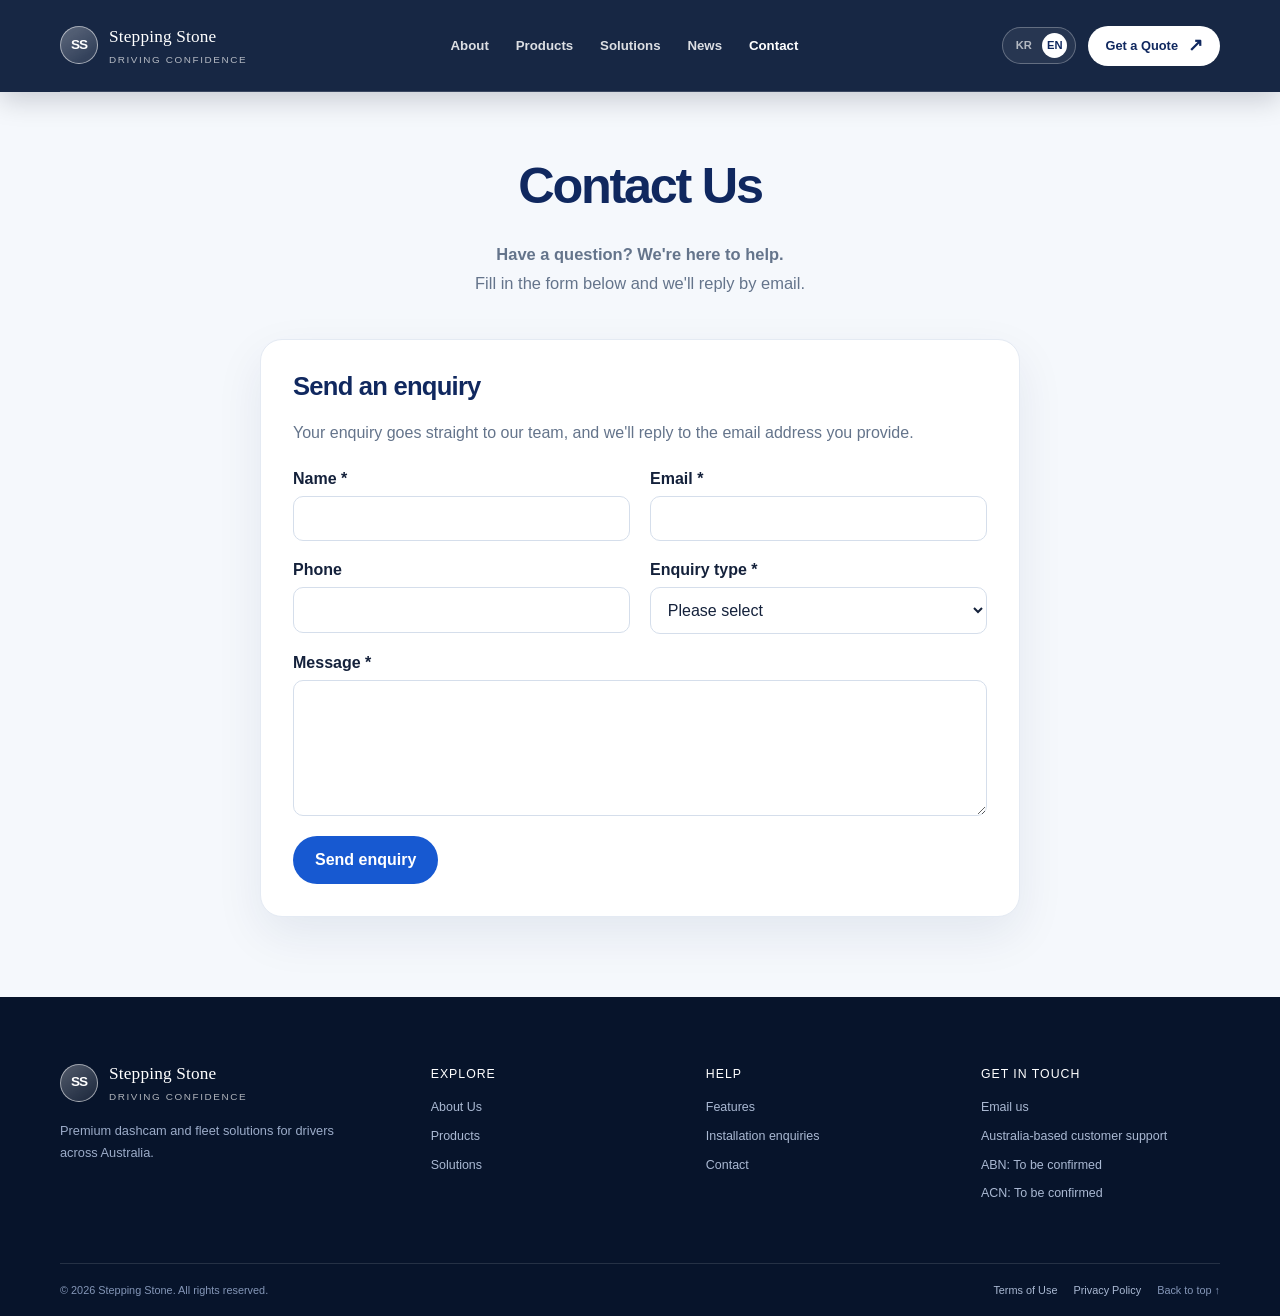
==== commit 570de795: "Match contact page header and footer to Home Move Home's header, footer and legal dialog styles into" ====
--- a/html/contact.html
+++ b/html/contact.html
@@ -5,33 +5,33 @@
   <meta name="viewport" content="width=device-width, initial-scale=1.0">
   <title>Contact | STEPPING STONE</title>
   <!-- 파일을 수정하면 ?v= 숫자를 올려 주세요. 브라우저가 예전 파일 대신 새 파일을 받아요. -->
-  <link rel="stylesheet" href="../css/style.css?v=4">
-  <link rel="stylesheet" href="../css/styleContact.css?v=4">
-  <script src="../js/contact.js?v=4" defer></script>
+  <link rel="stylesheet" href="../css/site-chrome.css?v=5">
+  <link rel="stylesheet" href="../css/styleContact.css?v=5">
+  <script src="../js/contact.js?v=5" defer></script>
 </head>
 
-<body>
-  <header class="contact-page-header">
-    <div class="contact-header-inner">
-      <a class="contact-brand" href="Home.html" aria-label="Stepping Stone home">
-        <span class="contact-brand-mark" aria-hidden="true">SS</span>
-        <span>
-          <span class="contact-brand-name">Stepping Stone</span>
-          <span class="contact-brand-caption">Driving confidence</span>
-        </span>
+<body id="top">
+  <!-- 헤더: Home.html과 같은 구조 (스타일은 css/site-chrome.css) -->
+  <header class="site-header">
+    <div class="site-container header-inner">
+      <a class="brand" href="Home.html" aria-label="Stepping Stone home">
+        <span class="brand-mark" aria-hidden="true">SS</span>
+        <span><span class="brand-name">Stepping Stone</span><span class="brand-caption">Driving confidence</span></span>
       </a>
-      <div class="contact-header-actions">
-        <nav class="contact-nav" aria-label="Main navigation">
-          <a href="Home.html#about" data-en="About" data-ko="브랜드">About</a>
-          <a href="Home.html#products" data-en="Products" data-ko="제품">Products</a>
-          <a href="Home.html#solutions" data-en="Solutions" data-ko="솔루션">Solutions</a>
-          <a href="Home.html#news" data-en="News" data-ko="새 소식">News</a>
-          <a href="#contact-form-title" aria-current="page" data-en="Contact" data-ko="문의하기">Contact</a>
-        </nav>
+      <nav class="main-nav" id="primary-navigation" aria-label="Primary navigation">
+        <a href="Home.html#about"><span data-en="About" data-ko="브랜드">About</span></a>
+        <a href="Home.html#products"><span data-en="Products" data-ko="제품">Products</span></a>
+        <a href="Home.html#solutions"><span data-en="Solutions" data-ko="솔루션">Solutions</span></a>
+        <a href="Home.html#news"><span data-en="News" data-ko="새 소식">News</span></a>
+        <a href="#contact-form-title" aria-current="page"><span data-en="Contact" data-ko="문의하기">Contact</span></a>
+      </nav>
+      <div class="header-actions">
         <div class="language-switch" role="group" aria-label="Language">
           <button type="button" data-language="ko" aria-pressed="false" aria-label="한국어">KR</button>
           <button type="button" data-language="en" aria-pressed="true" aria-label="English">EN</button>
         </div>
+        <a class="button header-quote" href="#contact-form-title"><span data-en="Get a Quote" data-ko="견적 문의">Get a Quote</span><span class="arrow" aria-hidden="true">↗</span></a>
+        <button class="menu-toggle" type="button" aria-expanded="false" aria-controls="primary-navigation" aria-label="Open menu">☰</button>
       </div>
     </div>
   </header>
@@ -93,12 +93,36 @@
     </div>
   </div>
 
+  <!-- 푸터: Home.html과 같은 구조 -->
   <footer class="site-footer">
-    <p>&copy; 2026 STEPPING STONE. All rights reserved.</p>
-    <div class="footer-links">
-      <a href="#" data-en="Privacy Policy" data-ko="개인정보처리방침">Privacy Policy</a> |
-      <a href="#" data-en="Terms" data-ko="이용약관">Terms</a>
+    <div class="site-container footer-main">
+      <div class="footer-brand">
+        <a class="brand" href="Home.html"><span class="brand-mark" aria-hidden="true">SS</span><span><span class="brand-name">Stepping Stone</span><span class="brand-caption">Driving confidence</span></span></a>
+        <p data-en="Premium dashcam and fleet solutions for drivers across Australia." data-ko="호주 전역의 운전자에게 프리미엄 블랙박스와 차량 관제 솔루션을 제공합니다.">Premium dashcam and fleet solutions for drivers across Australia.</p>
+      </div>
+      <div class="footer-column"><h3 data-en="Explore" data-ko="둘러보기">Explore</h3><a href="Home.html#about" data-en="About Us" data-ko="회사 소개">About Us</a><a href="Home.html#products" data-en="Products" data-ko="제품">Products</a><a href="Home.html#solutions" data-en="Solutions" data-ko="솔루션">Solutions</a></div>
+      <div class="footer-column"><h3 data-en="Help" data-ko="고객 지원">Help</h3><a href="Home.html#support" data-en="Features" data-ko="주요 기능">Features</a><a href="#contact-form-title" data-en="Installation enquiries" data-ko="설치 문의">Installation enquiries</a><a href="#contact-form-title" data-en="Contact" data-ko="문의하기">Contact</a></div>
+      <div class="footer-column"><h3 data-en="Get in touch" data-ko="연락처">Get in touch</h3><a href="#contact-form-title" data-en="Email us" data-ko="이메일 문의">Email us</a><p data-en="Australia-based customer support" data-ko="호주 현지 고객 지원">Australia-based customer support</p><p>ABN: <span data-en="To be confirmed" data-ko="확인 후 기재">To be confirmed</span></p><p>ACN: <span data-en="To be confirmed" data-ko="확인 후 기재">To be confirmed</span></p></div>
+    </div>
+    <div class="site-container footer-bottom">
+      <span>© <span id="current-year">2026</span> Stepping Stone. <span data-en="All rights reserved." data-ko="All rights reserved.">All rights reserved.</span></span>
+      <div class="footer-legal">
+        <button type="button" data-open-dialog="terms-dialog" data-en="Terms of Use" data-ko="이용약관">Terms of Use</button>
+        <button type="button" data-open-dialog="privacy-dialog" data-en="Privacy Policy" data-ko="개인정보처리방침">Privacy Policy</button>
+        <a href="#top" data-en="Back to top ↑" data-ko="맨 위로 ↑">Back to top ↑</a>
+      </div>
     </div>
   </footer>
+
+  <dialog class="legal-dialog" id="terms-dialog" aria-labelledby="terms-title">
+    <h2 id="terms-title" data-en="Terms of Use" data-ko="이용약관">Terms of Use</h2>
+    <p><span data-en="The current terms will be published here. Please " data-ko="최신 이용약관이 준비되면 이곳에 게시됩니다. 서비스 이용 전 최신 약관은 ">The current terms will be published here. Please </span><a href="#contact-form-title" data-close-link data-en="contact us" data-ko="문의 양식으로 확인해 주세요">contact us</a><span data-en=" for the latest terms before using this service." data-ko="."> for the latest terms before using this service.</span></p>
+    <button class="button button-primary" type="button" data-close-dialog data-en="Close" data-ko="닫기">Close</button>
+  </dialog>
+  <dialog class="legal-dialog" id="privacy-dialog" aria-labelledby="privacy-title">
+    <h2 id="privacy-title" data-en="Privacy Policy" data-ko="개인정보처리방침">Privacy Policy</h2>
+    <p><span data-en="The current privacy policy will be published here. For privacy enquiries, " data-ko="최신 개인정보처리방침이 준비되면 이곳에 게시됩니다. 개인정보 관련 문의는 ">The current privacy policy will be published here. For privacy enquiries, </span><a href="#contact-form-title" data-close-link data-en="contact us" data-ko="문의 양식을 이용해 주세요">contact us</a>.</p>
+    <button class="button button-primary" type="button" data-close-dialog data-en="Close" data-ko="닫기">Close</button>
+  </dialog>
 </body>
 </html>
--- a/css/site-chrome.css
+++ b/css/site-chrome.css
@@ -0,0 +1,103 @@
+/* =========================================================
+   사이트 공통 헤더 · 푸터 · 약관 팝업
+   Home.html의 헤더/푸터 디자인을 그대로 옮긴 파일이에요.
+   Home의 헤더/푸터를 바꾸면 이 파일도 같이 맞춰 주세요.
+   ========================================================= */
+
+:root {
+  --navy: #10285f;
+  --blue: #1759d1;
+  --ink: #14213b;
+  --muted: #64748b;
+}
+
+.site-container { width: min(1160px, calc(100% - 48px)); margin: 0 auto; }
+
+/* Home은 Tailwind 기본 초기화를 쓰므로, 헤더/푸터 안에서 같은 기준을 맞춤 */
+.site-header,
+.site-footer,
+.legal-dialog { line-height: 1.5; font-family: Inter, "Segoe UI", Arial, sans-serif; }
+/* :where()로 감싸서 우선순위를 0으로 — 아래의 .brand, .menu-toggle 같은 색 지정이 항상 이기도록 */
+:where(.site-header, .site-footer, .legal-dialog) * { box-sizing: border-box; }
+:where(.site-header, .site-footer, .legal-dialog) a { color: inherit; text-decoration: none; }
+:where(.site-header, .site-footer, .legal-dialog) button { font: inherit; color: inherit; }
+:where(.site-footer, .legal-dialog) :where(h2, h3) { font-weight: inherit; }
+.site-header { color: #fff; }
+.site-header a:focus-visible, .site-header button:focus-visible,
+.site-footer a:focus-visible, .site-footer button:focus-visible { outline: 3px solid #8bb6ff; outline-offset: 3px; }
+
+/* ---------- 버튼 ---------- */
+.button { display: inline-flex; min-height: 48px; align-items: center; justify-content: center; gap: 10px; padding: 0 20px; border: 1px solid transparent; border-radius: 999px; font-size: .91rem; font-weight: 750; transition: transform .2s ease, background .2s ease, box-shadow .2s ease; cursor: pointer; }
+.button:hover { transform: translateY(-2px); }
+.button-primary { color: #fff; background: var(--blue); box-shadow: 0 10px 24px rgba(23, 89, 209, .24); }
+.button-primary:hover { background: #1049b2; box-shadow: 0 13px 28px rgba(23, 89, 209, .3); }
+.arrow { font-size: 1.1rem; line-height: 1; }
+
+/* ---------- 헤더 ---------- */
+.site-header { position: fixed; z-index: 30; top: 0; right: 0; left: 0; background: rgba(9,26,57,.94); box-shadow: 0 8px 26px rgba(2,12,30,.18); backdrop-filter: blur(14px); }
+.header-inner { display: flex; min-height: 92px; align-items: center; justify-content: space-between; gap: 24px; border-bottom: 1px solid rgba(255,255,255,.15); }
+.brand { display: inline-flex; flex: 0 0 auto; align-items: center; gap: 11px; color: #fff; }
+.brand-mark { display: grid; width: 38px; height: 38px; place-items: center; border: 1px solid rgba(255,255,255,.55); border-radius: 50%; background: linear-gradient(145deg, rgba(255,255,255,.3), rgba(255,255,255,.08)); font-size: .85rem; font-weight: 900; letter-spacing: -.08em; }
+.brand-name { display: block; font-family: Georgia, "Times New Roman", serif; font-size: 1.08rem; font-weight: 500; letter-spacing: .01em; }
+.brand-caption { display: block; margin-top: 3px; color: rgba(255,255,255,.68); font-size: .62rem; letter-spacing: .16em; text-transform: uppercase; }
+.main-nav { display: flex; align-items: center; gap: clamp(15px, 2.1vw, 29px); }
+.main-nav a { color: rgba(255,255,255,.85); font-size: .83rem; font-weight: 650; transition: color .2s ease; }
+.main-nav a:hover,
+.main-nav a[aria-current="page"] { color: #fff; }
+.header-actions { display: flex; flex: 0 0 auto; align-items: center; gap: 12px; }
+.language-switch { display: inline-flex; align-items: center; gap: 5px; padding: 5px 8px; border: 1px solid rgba(255,255,255,.28); border-radius: 999px; background: rgba(255,255,255,.07); }
+.language-switch button { padding: 4px 5px; border: 0; border-radius: 999px; color: rgba(255,255,255,.65); background: transparent; font-size: .7rem; font-weight: 800; cursor: pointer; }
+.language-switch button[aria-pressed="true"] { color: var(--navy); background: #fff; }
+.header-quote { min-height: 40px; padding: 0 16px; color: var(--navy) !important; background: #fff; font-size: .8rem; }
+.menu-toggle { display: none; width: 42px; height: 42px; border: 1px solid rgba(255,255,255,.3); border-radius: 12px; color: #fff; background: rgba(255,255,255,.08); font-size: 1.2rem; cursor: pointer; }
+
+/* ---------- 푸터 ---------- */
+.site-footer { color: #d7e2f5; background: #07142b; }
+.footer-main { display: grid; grid-template-columns: 1.4fr 1fr 1fr 1fr; gap: 36px; padding: 64px 0 50px; }
+.footer-brand p { max-width: 280px; margin: 16px 0 0; color: #9cacc9; font-size: .8rem; line-height: 1.7; }
+.footer-column h3 { margin: 4px 0 15px; color: #fff; font-size: .77rem; letter-spacing: .08em; text-transform: uppercase; }
+.footer-column a, .footer-column p { display: block; margin: 10px 0; color: #aab9d3; font-size: .78rem; }
+.footer-column a:hover { color: #fff; }
+.footer-bottom { display: flex; align-items: center; justify-content: space-between; gap: 20px; padding: 18px 0; border-top: 1px solid rgba(255,255,255,.12); color: #8496b7; font-size: .68rem; }
+.footer-legal { display: flex; flex-wrap: wrap; gap: 16px; }
+.footer-legal button { padding: 0; border: 0; color: #aab9d3; background: transparent; font-size: inherit; cursor: pointer; }
+.footer-legal button:hover, .footer-legal a:hover { color: #fff; }
+
+/* ---------- 약관 팝업 ---------- */
+.legal-dialog { margin: auto; width: min(460px, calc(100% - 32px)); padding: 28px; border: 1px solid #dce5f2; border-radius: 20px; color: var(--ink); background: #fff; box-shadow: 0 25px 80px rgba(5,20,52,.28); }
+.legal-dialog::backdrop { background: rgba(5,17,42,.62); backdrop-filter: blur(3px); }
+.legal-dialog h2 { margin: 0 0 12px; color: var(--ink); font-size: 1.35rem; text-align: left; letter-spacing: normal; }
+.legal-dialog p { margin: 0; color: var(--muted); font-size: .9rem; line-height: 1.7; }
+.legal-dialog p a { color: var(--blue); text-decoration: underline; }
+.legal-dialog .button { margin-top: 22px; }
+
+/* ---------- 반응형 ---------- */
+@media (max-width: 1040px) {
+  .main-nav { gap: 14px; }
+  .main-nav a { font-size: .77rem; }
+  .header-quote { display: none; }
+}
+
+@media (max-width: 760px) {
+  .site-container { width: min(560px, calc(100% - 36px)); }
+  .header-inner { min-height: 74px; }
+  .menu-toggle { display: grid; place-items: center; }
+  .header-actions { margin-left: auto; }
+  .main-nav { position: absolute; top: 66px; right: 0; left: 0; display: none; align-items: stretch; gap: 0; padding: 10px; border: 1px solid rgba(255,255,255,.16); border-radius: 18px; background: #12336f; box-shadow: 0 18px 32px rgba(5,20,52,.22); }
+  .main-nav.is-open { display: grid; }
+  .main-nav a { padding: 13px 12px; border-radius: 10px; font-size: .88rem; }
+  .main-nav a:hover { background: rgba(255,255,255,.08); }
+  .footer-main { grid-template-columns: repeat(2, 1fr); gap: 28px 22px; }
+  .footer-brand { grid-column: 1 / -1; }
+}
+
+@media (max-width: 440px) {
+  .site-container { width: calc(100% - 30px); }
+  .brand-caption { font-size: .55rem; }
+  .header-inner { gap: 10px; }
+  .header-actions { gap: 7px; }
+  .language-switch { gap: 2px; padding: 4px; }
+  .footer-main { grid-template-columns: 1fr 1fr; gap: 23px 15px; }
+  .footer-bottom { align-items: flex-start; flex-direction: column; gap: 8px; }
+  .footer-legal { gap: 13px; }
+}
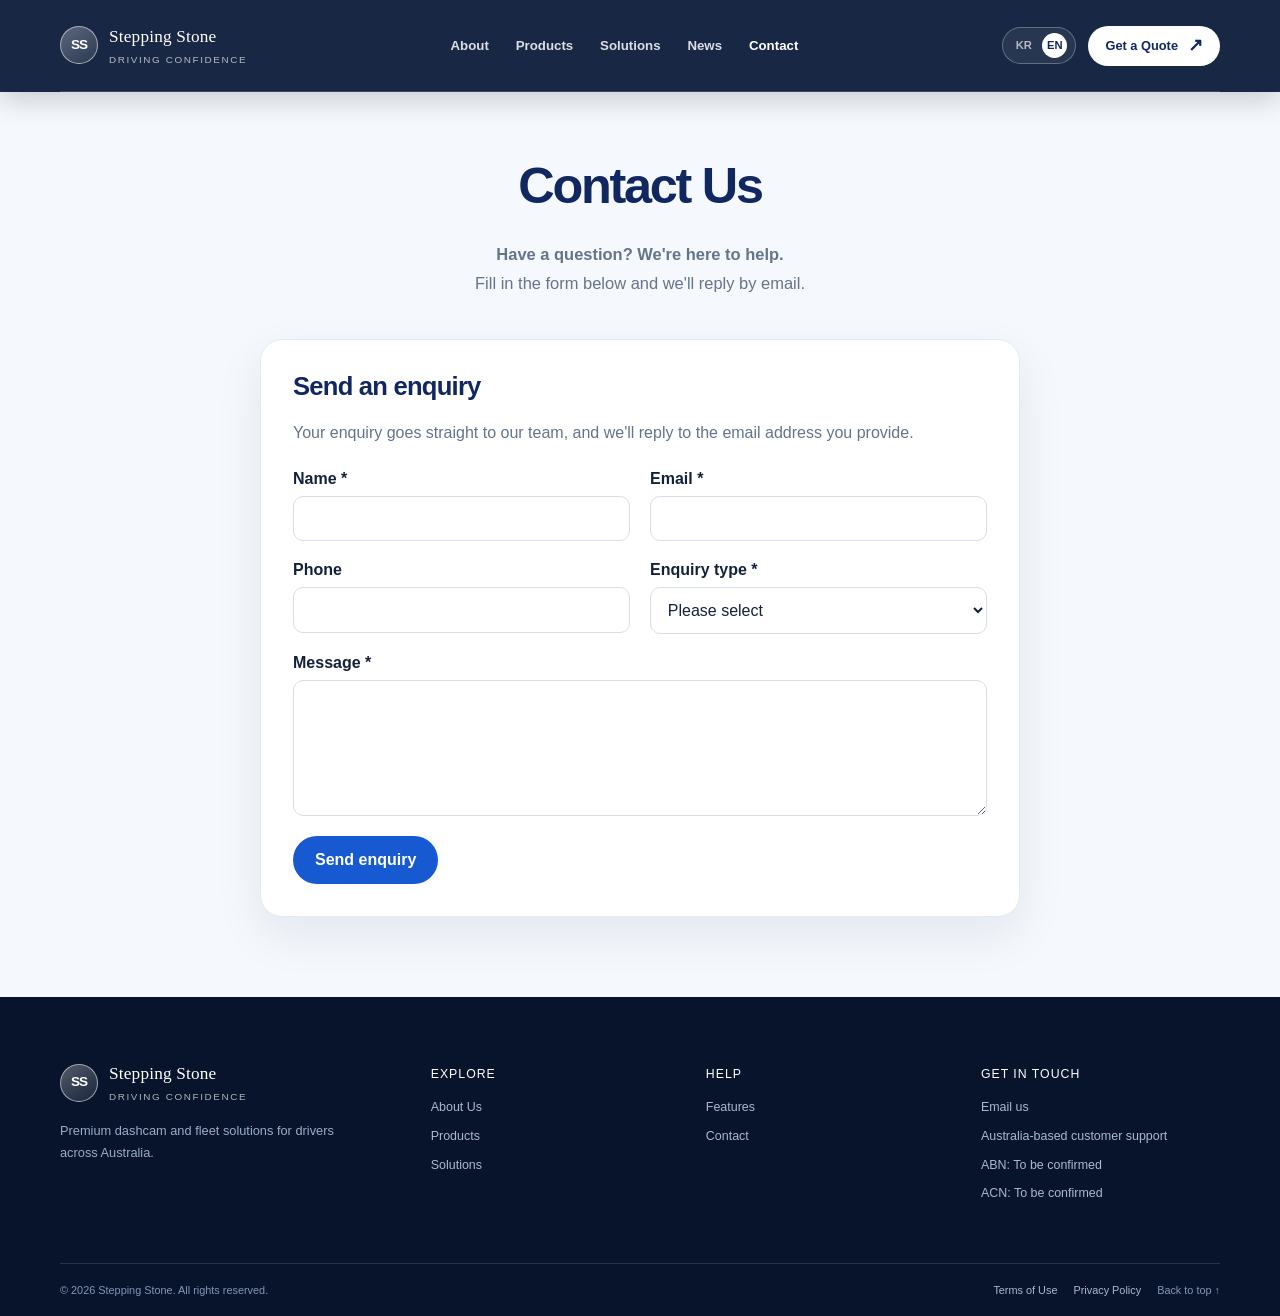
==== commit 4ee02cfe: "Simplify Home: fewer contact buttons, remove product tabs Cut contact links from 17 to 6 (keep heade" ====
--- a/html/contact.html
+++ b/html/contact.html
@@ -101,7 +101,7 @@
         <p data-en="Premium dashcam and fleet solutions for drivers across Australia." data-ko="호주 전역의 운전자에게 프리미엄 블랙박스와 차량 관제 솔루션을 제공합니다.">Premium dashcam and fleet solutions for drivers across Australia.</p>
       </div>
       <div class="footer-column"><h3 data-en="Explore" data-ko="둘러보기">Explore</h3><a href="Home.html#about" data-en="About Us" data-ko="회사 소개">About Us</a><a href="Home.html#products" data-en="Products" data-ko="제품">Products</a><a href="Home.html#solutions" data-en="Solutions" data-ko="솔루션">Solutions</a></div>
-      <div class="footer-column"><h3 data-en="Help" data-ko="고객 지원">Help</h3><a href="Home.html#support" data-en="Features" data-ko="주요 기능">Features</a><a href="#contact-form-title" data-en="Installation enquiries" data-ko="설치 문의">Installation enquiries</a><a href="#contact-form-title" data-en="Contact" data-ko="문의하기">Contact</a></div>
+      <div class="footer-column"><h3 data-en="Help" data-ko="고객 지원">Help</h3><a href="Home.html#support" data-en="Features" data-ko="주요 기능">Features</a><a href="#contact-form-title" data-en="Contact" data-ko="문의하기">Contact</a></div>
       <div class="footer-column"><h3 data-en="Get in touch" data-ko="연락처">Get in touch</h3><a href="#contact-form-title" data-en="Email us" data-ko="이메일 문의">Email us</a><p data-en="Australia-based customer support" data-ko="호주 현지 고객 지원">Australia-based customer support</p><p>ABN: <span data-en="To be confirmed" data-ko="확인 후 기재">To be confirmed</span></p><p>ACN: <span data-en="To be confirmed" data-ko="확인 후 기재">To be confirmed</span></p></div>
     </div>
     <div class="site-container footer-bottom">
